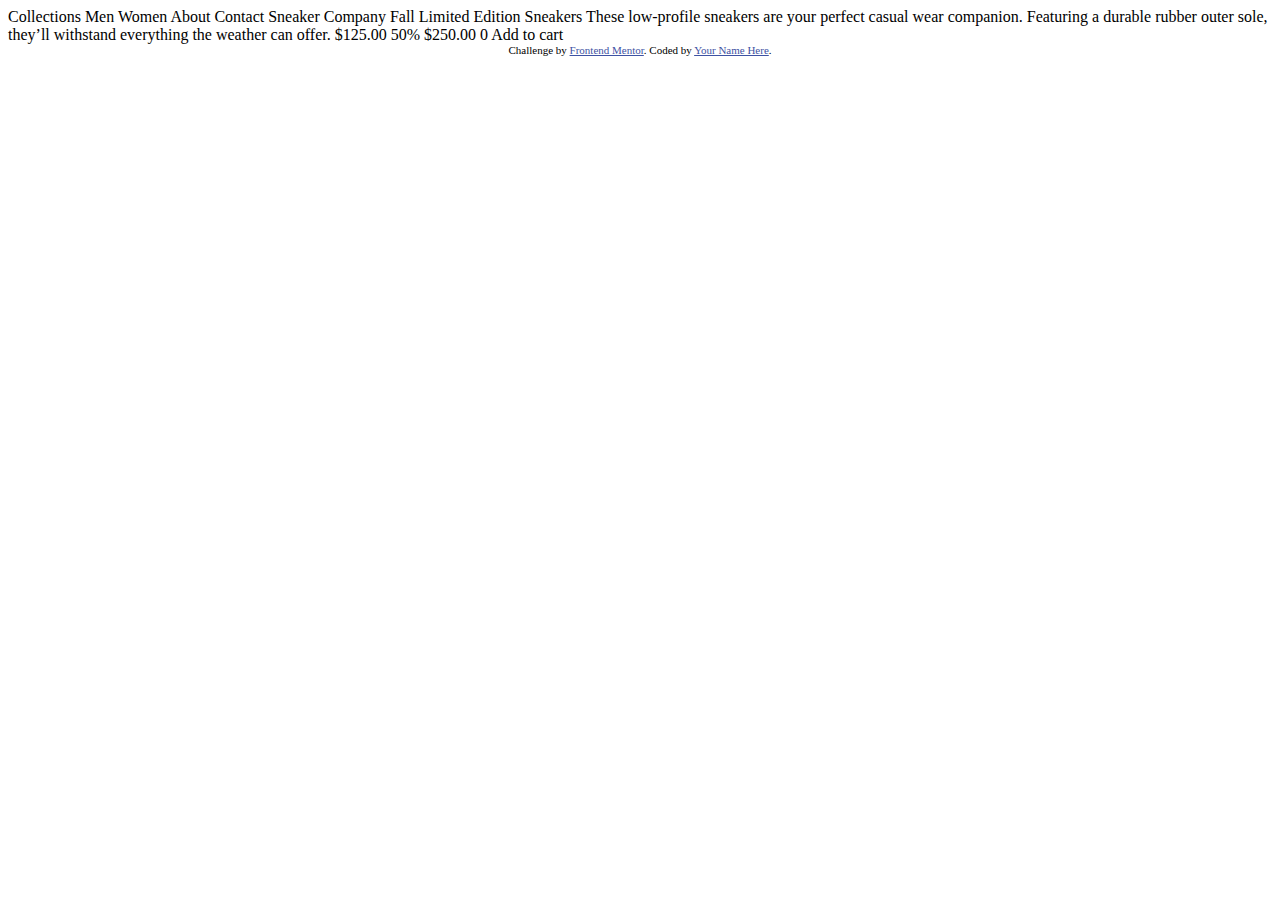
==== e-commerce-page/index.html @ 7e867bc5 "e-commerce init" ====
<!DOCTYPE html>
<html lang="en">
<head>
  <meta charset="UTF-8">
  <meta name="viewport" content="width=device-width, initial-scale=1.0"> <!-- displays site properly based on user's device -->

  <link rel="icon" type="image/png" sizes="32x32" href="./images/favicon-32x32.png">
  
  <title>Frontend Mentor | E-commerce product page</title>

  <!-- Feel free to remove these styles or customise in your own stylesheet 👍 -->
  <style>
    .attribution { font-size: 11px; text-align: center; }
    .attribution a { color: hsl(228, 45%, 44%); }
  </style>
</head>
<body>

  Collections
  Men
  Women
  About
  Contact

  Sneaker Company

  Fall Limited Edition Sneakers

  These low-profile sneakers are your perfect casual wear companion. Featuring a 
  durable rubber outer sole, they’ll withstand everything the weather can offer.

  $125.00
  50%
  $250.00

  0
  Add to cart
  
  <div class="attribution">
    Challenge by <a href="https://www.frontendmentor.io?ref=challenge" target="_blank">Frontend Mentor</a>. 
    Coded by <a href="#">Your Name Here</a>.
  </div>
</body>
</html>
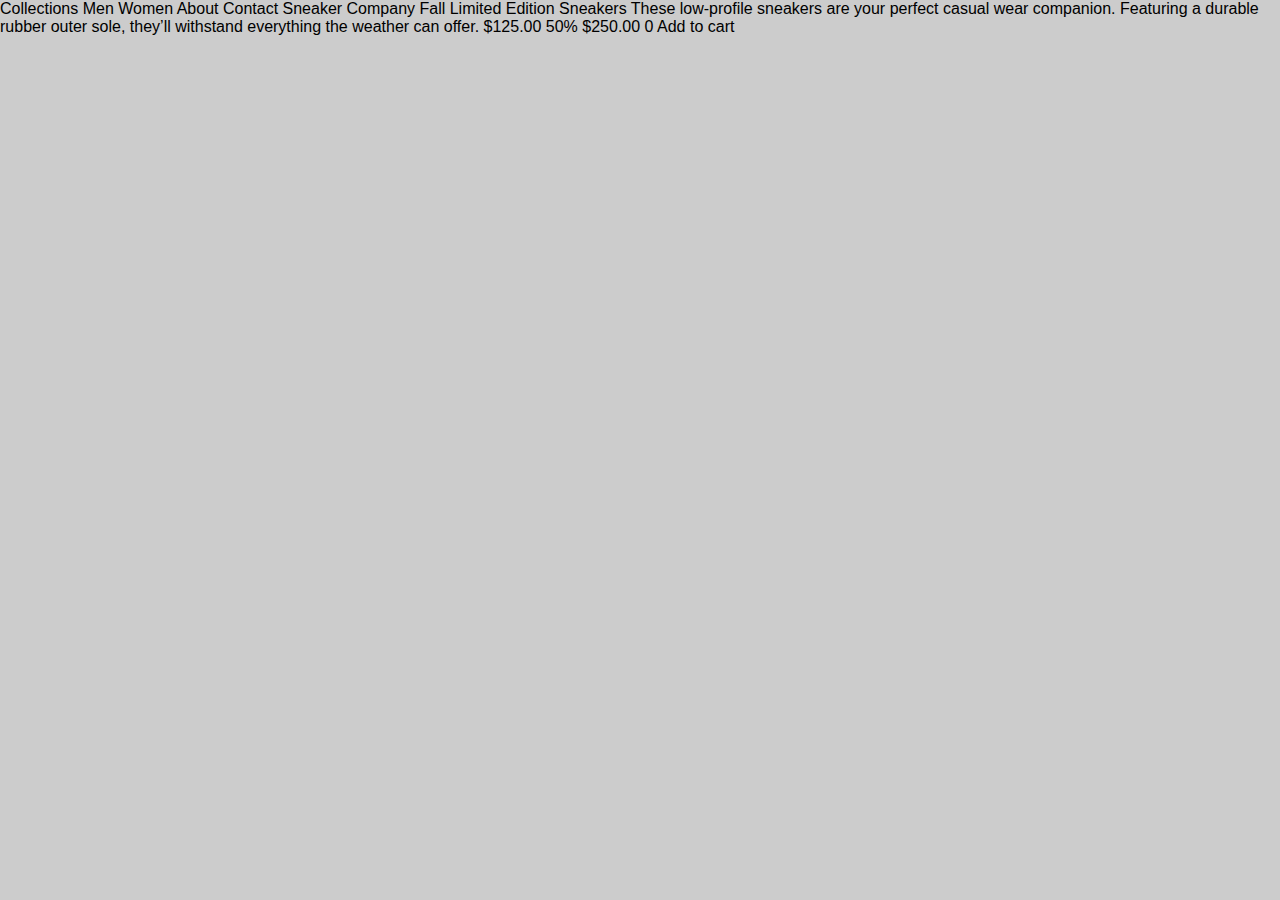
==== commit af4245e8: "e-commerce - initiate sass" ====
--- a/e-commerce-page/index.html
+++ b/e-commerce-page/index.html
@@ -7,12 +7,7 @@
   <link rel="icon" type="image/png" sizes="32x32" href="./images/favicon-32x32.png">
   
   <title>Frontend Mentor | E-commerce product page</title>
-
-  <!-- Feel free to remove these styles or customise in your own stylesheet 👍 -->
-  <style>
-    .attribution { font-size: 11px; text-align: center; }
-    .attribution a { color: hsl(228, 45%, 44%); }
-  </style>
+  <link rel="stylesheet" href="style.css">
 </head>
 <body>
 
@@ -35,10 +30,6 @@
 
   0
   Add to cart
-  
-  <div class="attribution">
-    Challenge by <a href="https://www.frontendmentor.io?ref=challenge" target="_blank">Frontend Mentor</a>. 
-    Coded by <a href="#">Your Name Here</a>.
-  </div>
+  <script src="e-commerce-app.js"></script>
 </body>
 </html>--- a/e-commerce-page/style.css
+++ b/e-commerce-page/style.css
@@ -0,0 +1,12 @@
+@import url("https://fonts.googleapis.com/css2?family=Kumbh+Sans:wght@100..900&family=Unna:ital,wght@0,400;0,700;1,400;1,700&display=swap");
+* {
+  margin: 0;
+  padding: 0;
+}
+
+body {
+  font-family: "Kumbh", sans-serif;
+  background-color: #ccc;
+}
+
+/*# sourceMappingURL=style.css.map */
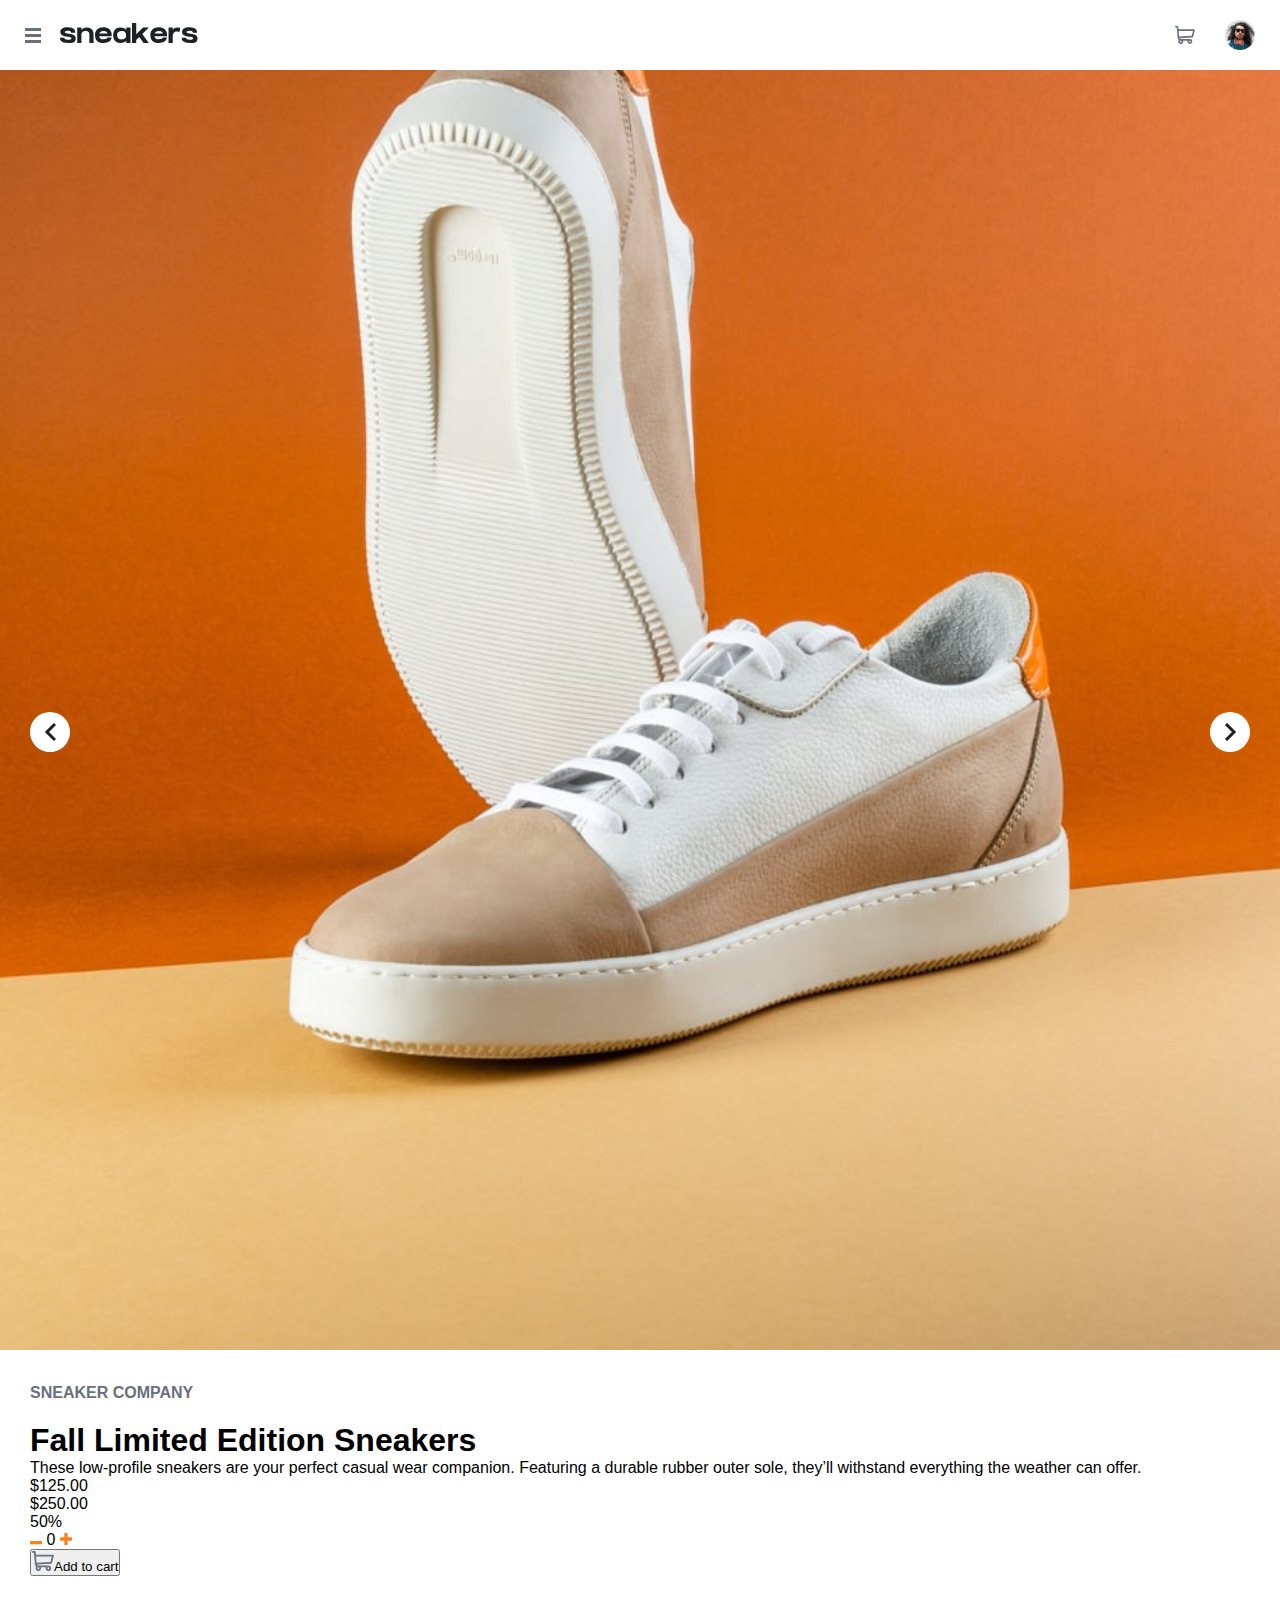
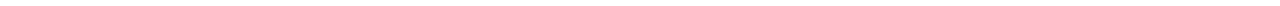
==== commit bfd9a39e: "e-commerce - Mobile Style in progression - Try Mobile first" ====
--- a/e-commerce-page/index.html
+++ b/e-commerce-page/index.html
@@ -10,26 +10,73 @@
   <link rel="stylesheet" href="style.css">
 </head>
 <body>
+  <div class="container">
+    <!-- header section -->
+    <header>
+      <div class="logo-hamburger-section">
+        <img class="hamburger" src="images/icon-menu.svg" alt="">
+        <img class="logo" src="images/logo.svg" alt="">
+      </div>
 
-  Collections
-  Men
-  Women
-  About
-  Contact
+      <nav class="hidden">
+        <img class="btn-close" src="images/icon-close.svg" alt="">
+        <ul class="links-list">
+          <li>Collections</li>
+          <li>Men</li>
+          <li>Women</li>
+          <li>About</li>
+          <li>Contact</li>
+        </ul>
+      </nav>
+  
+      <div class="profile-cart-section">
+        <img class="profile-cart" src="images/icon-cart.svg" alt="">
+        <img class="profile-avatar" src="images/image-avatar.png" alt="">
+      </div>
+    </header>
 
-  Sneaker Company
+    <!-- content section -->
+    <div class="content">
+      <div class="images-section">
+        <div class="main-image-section">
+          <div class="icon-previous-box"><img class="icon-previous" src="images/icon-previous.svg" alt=""></div>
+          <img class="main-image" src="images/image-product-1.jpg" alt="">
+          <div class="icon-next-box"><img class="icon-next" src="images/icon-next.svg" alt=""></div>
+        </div>
+        <ul class="images-list">
+          <li><img src="images/image-product-1-thumbnail.jpg" alt=""></li>
+          <li><img src="images/image-product-2-thumbnail.jpg" alt=""></li>
+          <li><img src="images/image-product-3-thumbnail.jpg" alt=""></li>
+          <li><img src="images/image-product-4-thumbnail.jpg" alt=""></li>
+        </ul>
+      </div>
 
-  Fall Limited Edition Sneakers
+      <div class="information-section">
+        <h2 class="brand-name">SNEAKER COMPANY</h2>
+        <h1 class="item-name">Fall Limited Edition Sneakers</h1>
+        <p class="description">
+          These low-profile sneakers are your perfect casual wear companion. Featuring a 
+          durable rubber outer sole, they’ll withstand everything the weather can offer.
+        </p>
 
-  These low-profile sneakers are your perfect casual wear companion. Featuring a 
-  durable rubber outer sole, they’ll withstand everything the weather can offer.
+        <div class="price-section">
+          <div class="current-price">$125.00</div>
+          <div class="old-price">$250.00</div>
+          <div class="promotion">50%</div>
+        </div>
 
-  $125.00
-  50%
-  $250.00
+        <div class="buttons-section">
+          <div class="amount-items">
+            <img src="images/icon-minus.svg" alt="">
+            <span>0</span>
+            <img src="images/icon-plus.svg" alt="">
+          </div>
+          <button type="button"><img src="images/icon-cart.svg" alt="">Add to cart</button>
+        </div>
+      </div>
+    </div>
 
-  0
-  Add to cart
+  </div>
   <script src="e-commerce-app.js"></script>
 </body>
 </html>--- a/e-commerce-page/style.css
+++ b/e-commerce-page/style.css
@@ -1,4 +1,14 @@
 @import url("https://fonts.googleapis.com/css2?family=Kumbh+Sans:wght@100..900&family=Unna:ital,wght@0,400;0,700;1,400;1,700&display=swap");
+.icon-next-box, .icon-previous-box {
+  display: flex;
+  justify-content: center;
+  align-items: center;
+}
+
+.icon-next-box, .icon-previous-box, .btn-close {
+  transition: all 0.2s;
+}
+
 * {
   margin: 0;
   padding: 0;
@@ -6,7 +16,142 @@
 
 body {
   font-family: "Kumbh", sans-serif;
-  background-color: #ccc;
+  background-color: hsl(0, 0%, 100%);
+}
+
+/* ------------------------------ MOBILE STYLE ------------------------------ */
+/* ------------------------------ HEADER --------------- */
+header {
+  display: flex;
+  justify-content: space-between;
+  align-items: center;
+  padding: 20px 25px;
+}
+
+/* --------------- NAV LINK --------------- */
+nav {
+  position: absolute;
+  left: 0;
+  top: 0;
+  height: 100vh;
+  width: 100%;
+  background-color: rgba(0, 0, 0, 0.75);
+}
+
+.btn-close {
+  position: absolute;
+  top: 30px;
+  left: 30px;
+  z-index: 2;
+}
+
+.links-list {
+  position: absolute;
+  left: 0;
+  top: 0;
+  height: 100vh;
+  width: 70%;
+  padding: 80px 0px 0px 30px;
+  background-color: white;
+  z-index: 1;
+}
+
+.links-list li {
+  margin-top: 25px;
+  font-weight: 700;
+  list-style: none;
+}
+
+.logo {
+  margin-left: 15px;
+}
+
+/* --------------- PROFILE & CART SECTION --------------- */
+.profile-cart-section {
+  display: flex;
+  justify-content: space-between;
+  align-items: center;
+  width: 80px;
+}
+
+.profile-cart {
+  width: 25%;
+}
+
+.profile-avatar {
+  width: 30px;
+}
+
+/* ------------------------------ CONTENT SECTION --------------- */
+/* --------------- IMAGE SECTION --------------- */
+.main-image-section {
+  position: relative;
+}
+
+.main-image {
+  width: 100%;
+}
+
+.icon-previous-box {
+  position: absolute;
+  top: 50%;
+  left: 30px;
+  background-color: white;
+  width: 40px;
+  height: 40px;
+  border-radius: 50%;
+}
+
+.icon-next-box {
+  position: absolute;
+  top: 50%;
+  right: 30px;
+  background-color: white;
+  width: 40px;
+  height: 40px;
+  border-radius: 50%;
+}
+
+.images-list {
+  display: none;
+}
+
+/* --------------- INFORMATION SECTION --------------- */
+.information-section {
+  padding: 30px;
+}
+
+.brand-name {
+  color: hsl(219, 9%, 45%);
+  font-size: 16px;
+}
+
+.item-name {
+  margin-top: 20px;
+}
+
+/* --------------- HOVER --------------- */
+.logo:hover, .hamburger:hover, .profile-cart:hover,
+.profile-avatar:hover, .btn-close:hover, .links-list li:hover,
+.icon-next-box:hover, .icon-previous-box:hover {
+  cursor: pointer;
+}
+
+.btn-close:hover, .icon-next-box:hover, .icon-previous-box:hover {
+  transform: scale(1.2);
+}
+
+.links-list li:hover {
+  text-decoration: underline;
+}
+
+.profile-avatar:hover {
+  filter: drop-shadow(0 2px 5px hsl(26, 100%, 55%));
+}
+
+/* --------------- */
+.hidden {
+  display: none;
 }
 
 /*# sourceMappingURL=style.css.map */
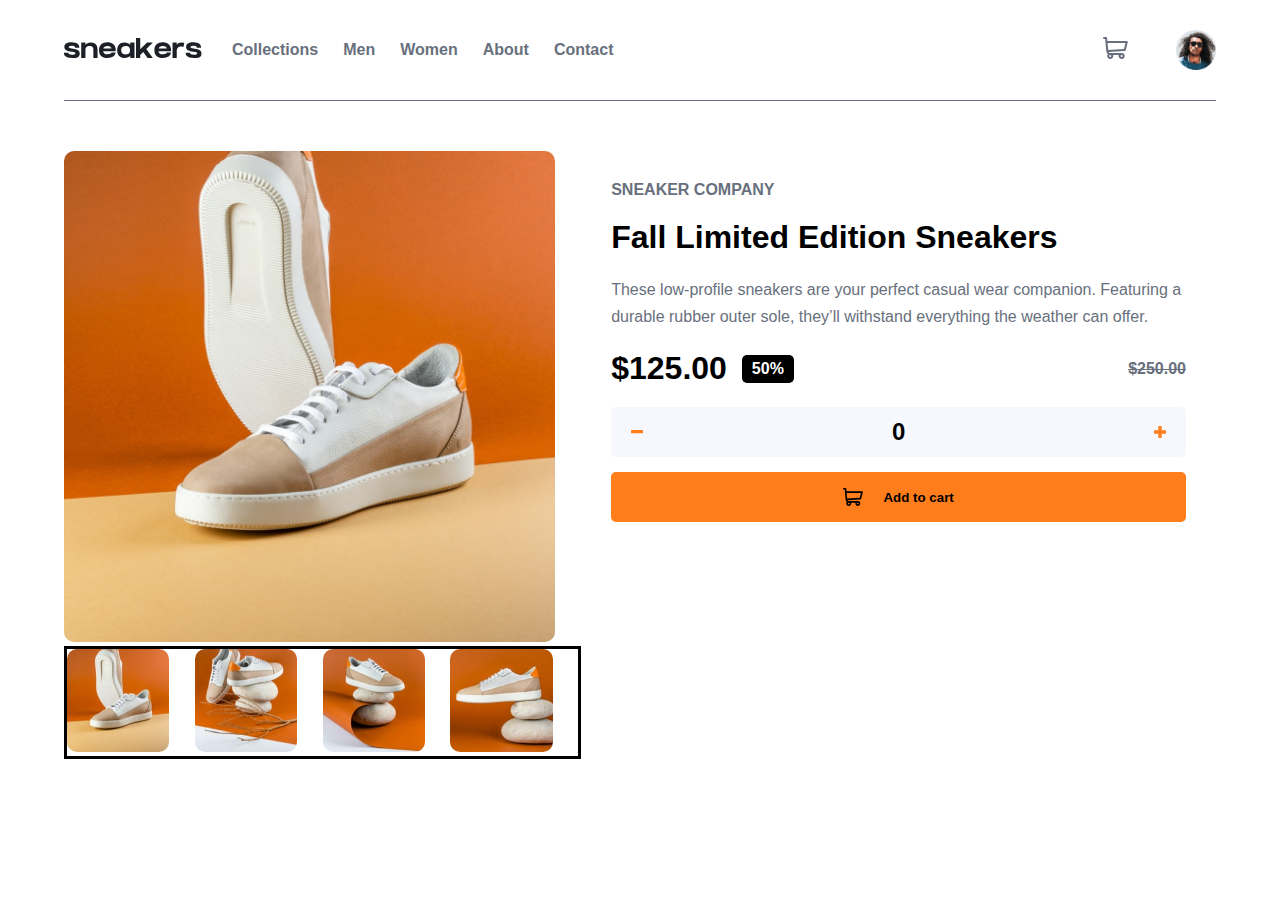
==== commit 230e887c: "e-commerce - Mobile Style done, Desktop Style in progress" ====
--- a/e-commerce-page/index.html
+++ b/e-commerce-page/index.html
@@ -17,8 +17,8 @@
         <img class="hamburger" src="images/icon-menu.svg" alt="">
         <img class="logo" src="images/logo.svg" alt="">
       </div>
-
-      <nav class="hidden">
+      <!-- nav links -->
+      <nav class="">
         <img class="btn-close" src="images/icon-close.svg" alt="">
         <ul class="links-list">
           <li>Collections</li>
@@ -30,9 +30,34 @@
       </nav>
   
       <div class="profile-cart-section">
-        <img class="profile-cart" src="images/icon-cart.svg" alt="">
+        <div class="profile-cart">
+          <img src="images/icon-cart.svg" alt="">
+          <span class="number-item-on-cart-icon"></span>
+        </div>
         <img class="profile-avatar" src="images/image-avatar.png" alt="">
+        <!-- modal cart -->
+        <div class="modal-cart hidden">
+          <div class="modal-cart-header">
+            <span>Cart</span>
+          </div>
+          <div class="modal-cart-items-list">
+            <div class="modal-cart-item">
+              <img class="cart-item-img" src="images/image-product-1-thumbnail.jpg" alt="">
+              <div class="cart-item-information">
+                <div class="cart-item-information-name">
+                  Fall Limited Edition Sneakers
+                </div>
+                <div class="cart-item-information-price">
+                  $125.00 x <span class="number-item-cart">3</span> <span class="total-price-cart">$375.00</span>
+                </div>
+              </div>
+              <img class="icon-delete-cart" src="images/icon-delete.svg" alt="">
+            </div>
+            <button type="button">Checkout</button>
+          </div>
+        </div>
       </div>
+      
     </header>
 
     <!-- content section -->
@@ -60,16 +85,18 @@
         </p>
 
         <div class="price-section">
-          <div class="current-price">$125.00</div>
+          <div class="current-price-information">
+            <div class="current-price">$125.00</div>
+            <div class="promotion">50%</div>
+          </div>
           <div class="old-price">$250.00</div>
-          <div class="promotion">50%</div>
         </div>
 
         <div class="buttons-section">
           <div class="amount-items">
-            <img src="images/icon-minus.svg" alt="">
+            <img class="icon-minus" src="images/icon-minus.svg" alt="">
             <span>0</span>
-            <img src="images/icon-plus.svg" alt="">
+            <img class="icon-plus" src="images/icon-plus.svg" alt="">
           </div>
           <button type="button"><img src="images/icon-cart.svg" alt="">Add to cart</button>
         </div>
--- a/e-commerce-page/style.css
+++ b/e-commerce-page/style.css
@@ -1,5 +1,5 @@
 @import url("https://fonts.googleapis.com/css2?family=Kumbh+Sans:wght@100..900&family=Unna:ital,wght@0,400;0,700;1,400;1,700&display=swap");
-.icon-next-box, .icon-previous-box {
+.icon-next-box, .icon-previous-box, .profile-cart span {
   display: flex;
   justify-content: center;
   align-items: center;
@@ -36,13 +36,14 @@
   height: 100vh;
   width: 100%;
   background-color: rgba(0, 0, 0, 0.75);
+  z-index: 1;
 }
 
 .btn-close {
   position: absolute;
   top: 30px;
   left: 30px;
-  z-index: 2;
+  z-index: 3;
 }
 
 .links-list {
@@ -53,7 +54,7 @@
   width: 70%;
   padding: 80px 0px 0px 30px;
   background-color: white;
-  z-index: 1;
+  z-index: 2;
 }
 
 .links-list li {
@@ -72,14 +73,92 @@
   justify-content: space-between;
   align-items: center;
   width: 80px;
+  position: relative;
 }
 
 .profile-cart {
   width: 25%;
+  position: relative;
+}
+
+.profile-cart span {
+  position: absolute;
+  top: -5px;
+  right: -5px;
+  font-size: 0.7em;
+  width: 15px;
+  border-radius: 5px;
+  background-color: hsl(26, 100%, 55%);
+  color: white;
 }
 
 .profile-avatar {
   width: 30px;
+}
+
+/* --------------- CART MODAL --------------- */
+.modal-cart {
+  position: absolute;
+  right: -5px;
+  bottom: -350px;
+  height: 300px;
+  width: 92vw;
+  border-radius: 5px;
+  background-color: white;
+  overflow: scroll;
+  z-index: 4;
+}
+
+.modal-cart-header {
+  border-bottom: 1px solid hsl(219, 9%, 45%);
+  width: 100%;
+  height: 60px;
+  display: flex;
+  align-items: center;
+}
+
+.modal-cart-header span {
+  margin-left: 20px;
+  font-weight: 700;
+}
+
+.modal-cart-items-list {
+  width: 90%;
+  padding: 20px;
+}
+
+.modal-cart-item {
+  display: flex;
+  justify-content: space-between;
+  align-items: center;
+}
+
+.cart-item-img {
+  width: 50px;
+  border-radius: 5px;
+}
+
+.cart-item-information {
+  display: flex;
+  flex-direction: column;
+  padding-left: 20px;
+  width: 100%;
+  height: 50px;
+  color: hsl(219, 9%, 45%);
+}
+
+.cart-item-information-price {
+  margin-top: 10px;
+}
+
+.total-price-cart {
+  color: black;
+  font-weight: 700;
+  margin-left: 10px;
+}
+
+.modal-cart-items-list button {
+  margin-top: 25px;
 }
 
 /* ------------------------------ CONTENT SECTION --------------- */
@@ -130,15 +209,105 @@
   margin-top: 20px;
 }
 
+.description {
+  color: hsl(219, 9%, 45%);
+  margin-top: 20px;
+  line-height: 1.7em;
+}
+
+/* --------------- PRICE SECTION --------------- */
+.price-section {
+  display: flex;
+  justify-content: space-between;
+  align-items: center;
+  margin-top: 20px;
+  font-weight: 700;
+}
+
+.current-price-information {
+  display: flex;
+  justify-content: space-between;
+  align-items: center;
+}
+
+.current-price {
+  font-size: 2em;
+}
+
+.promotion {
+  margin-left: 15px;
+  color: white;
+  background-color: black;
+  border-radius: 5px;
+  padding: 5px 10px;
+}
+
+.old-price {
+  color: hsl(219, 9%, 45%);
+  text-decoration: line-through;
+}
+
+/* --------------- BUTTONS SECTION --------------- */
+.buttons-section {
+  margin-top: 20px;
+}
+
+.amount-items {
+  display: flex;
+  justify-content: space-between;
+  align-items: center;
+  width: 100%;
+  height: 50px;
+  border-radius: 5px;
+  background-color: hsl(223, 64%, 98%);
+}
+
+.icon-minus {
+  margin-left: 20px;
+}
+
+.amount-items span {
+  font-weight: 700;
+  font-size: 1.5em;
+}
+
+.icon-plus {
+  margin-right: 20px;
+}
+
+button {
+  width: 100%;
+  height: 50px;
+  border: none;
+  border-radius: 5px;
+  margin-top: 15px;
+  font-weight: 700;
+  display: flex;
+  justify-content: center;
+  align-items: center;
+  background-color: hsl(26, 100%, 55%);
+}
+
+button img {
+  margin-right: 20px;
+  width: 20px;
+  filter: invert(0%) sepia(0%) saturate(7500%) hue-rotate(190deg) brightness(0%) contrast(107%);
+}
+
 /* --------------- HOVER --------------- */
 .logo:hover, .hamburger:hover, .profile-cart:hover,
 .profile-avatar:hover, .btn-close:hover, .links-list li:hover,
-.icon-next-box:hover, .icon-previous-box:hover {
+.icon-next-box:hover, .icon-previous-box:hover, .icon-minus:hover,
+.icon-plus:hover, button:hover, .icon-delete-cart:hover {
   cursor: pointer;
 }
 
-.btn-close:hover, .icon-next-box:hover, .icon-previous-box:hover {
+.btn-close:hover {
   transform: scale(1.2);
+}
+
+.icon-next-box:hover .icon-next, .icon-previous-box:hover .icon-previous {
+  filter: invert(57%) sepia(16%) saturate(4180%) hue-rotate(346deg) brightness(101%) contrast(102%);
 }
 
 .links-list li:hover {
@@ -147,6 +316,10 @@
 
 .profile-avatar:hover {
   filter: drop-shadow(0 2px 5px hsl(26, 100%, 55%));
+}
+
+button:hover {
+  background-color: hsl(25, 100%, 68%);
 }
 
 /* --------------- */
@@ -154,4 +327,109 @@
   display: none;
 }
 
+/* ------------------------------ DESKTOP STYLE ------------------------------ */
+@media only screen and (min-width: 768px) {
+  /* --------------- NAV LINK --------------- */
+  .container {
+    width: 90%;
+    margin: auto;
+  }
+  header {
+    padding: 0;
+    display: flex;
+    align-items: center;
+    height: 100px;
+    border-bottom: 1px solid hsl(219, 9%, 45%);
+  }
+  .logo {
+    margin-left: 0px;
+  }
+  .hamburger {
+    display: none;
+  }
+  nav {
+    position: static;
+    height: 100%;
+    margin-left: 30px;
+    background-color: transparent;
+    z-index: 1;
+  }
+  .btn-close {
+    display: none;
+  }
+  .links-list {
+    position: static;
+    display: flex;
+    align-items: center;
+    gap: 25px;
+    height: 100%;
+    padding: 0px;
+    background-color: transparent;
+    z-index: 2;
+  }
+  .links-list li {
+    margin-top: 0px;
+    font-weight: 700;
+    list-style: none;
+    margin-top: 41px;
+    padding-bottom: 41px;
+    color: hsl(219, 9%, 45%);
+    position: relative;
+  }
+  .links-list li:hover {
+    text-decoration: none;
+  }
+  .links-list li::after {
+    position: absolute;
+    content: "";
+    bottom: 0;
+    left: 0;
+    width: 100%;
+    height: 0px;
+    background-color: hsl(26, 100%, 55%);
+    transition: all 0.2s;
+  }
+  .links-list li:hover::after {
+    height: 5px;
+  }
+  /* --------------- PROFILE & CART SECTION --------------- */
+  .profile-cart-section {
+    width: 150px;
+  }
+  .profile-cart img {
+    width: 25px;
+  }
+  .profile-avatar {
+    width: 40px;
+  }
+  /* ------------------------------ CONTENT SECTION --------------- */
+  .content {
+    display: flex;
+    margin-top: 50px;
+  }
+  /* --------------- IMAGE SECTION --------------- */
+  .main-image-section {
+    position: relative;
+  }
+  .main-image {
+    width: 95%;
+    border-radius: 10px;
+  }
+  .icon-previous-box, .icon-next-box {
+    display: none;
+  }
+  .images-list {
+    display: flex;
+    justify-content: space-between;
+    border: solid;
+  }
+  .images-list li {
+    list-style: none;
+  }
+  .images-list li img {
+    border-radius: 10px;
+    width: 80%;
+  }
+}
+
 /*# sourceMappingURL=style.css.map */
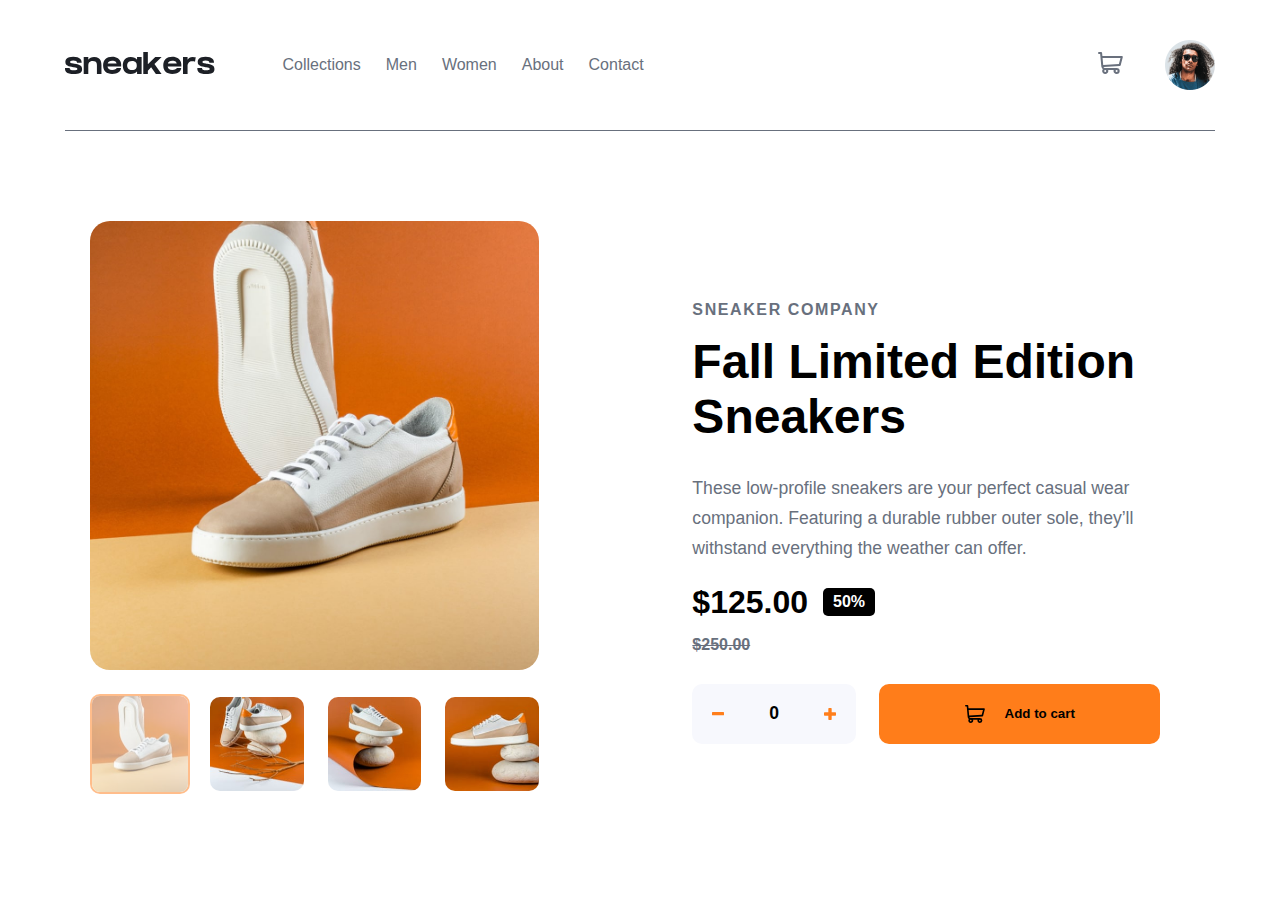
==== commit 412110b5: "e-commerce - Desktop Style done" ====
--- a/e-commerce-page/index.html
+++ b/e-commerce-page/index.html
@@ -69,7 +69,7 @@
           <div class="icon-next-box"><img class="icon-next" src="images/icon-next.svg" alt=""></div>
         </div>
         <ul class="images-list">
-          <li><img src="images/image-product-1-thumbnail.jpg" alt=""></li>
+          <li><img class="focus-image" src="images/image-product-1-thumbnail.jpg" alt=""></li>
           <li><img src="images/image-product-2-thumbnail.jpg" alt=""></li>
           <li><img src="images/image-product-3-thumbnail.jpg" alt=""></li>
           <li><img src="images/image-product-4-thumbnail.jpg" alt=""></li>
--- a/e-commerce-page/style.css
+++ b/e-commerce-page/style.css
@@ -327,22 +327,25 @@
   display: none;
 }
 
+/* --------------------------------------------------------------------------- */
 /* ------------------------------ DESKTOP STYLE ------------------------------ */
 @media only screen and (min-width: 768px) {
   /* --------------- NAV LINK --------------- */
   .container {
     width: 90%;
+    max-width: 1150px;
     margin: auto;
   }
   header {
     padding: 0;
     display: flex;
     align-items: center;
-    height: 100px;
+    height: 130px;
     border-bottom: 1px solid hsl(219, 9%, 45%);
   }
   .logo {
     margin-left: 0px;
+    width: 140%;
   }
   .hamburger {
     display: none;
@@ -364,15 +367,15 @@
     gap: 25px;
     height: 100%;
     padding: 0px;
+    margin-left: 80px;
     background-color: transparent;
     z-index: 2;
   }
   .links-list li {
-    margin-top: 0px;
-    font-weight: 700;
+    font-weight: 400;
     list-style: none;
-    margin-top: 41px;
-    padding-bottom: 41px;
+    margin-top: 57px;
+    padding-bottom: 57px;
     color: hsl(219, 9%, 45%);
     position: relative;
   }
@@ -400,12 +403,14 @@
     width: 25px;
   }
   .profile-avatar {
-    width: 40px;
+    width: 50px;
   }
   /* ------------------------------ CONTENT SECTION --------------- */
   .content {
     display: flex;
-    margin-top: 50px;
+    margin: 90px auto 0 auto;
+    width: 100%;
+    max-width: 1100px;
   }
   /* --------------- IMAGE SECTION --------------- */
   .main-image-section {
@@ -413,7 +418,7 @@
   }
   .main-image {
     width: 95%;
-    border-radius: 10px;
+    border-radius: 20px;
   }
   .icon-previous-box, .icon-next-box {
     display: none;
@@ -421,7 +426,8 @@
   .images-list {
     display: flex;
     justify-content: space-between;
-    border: solid;
+    align-items: center;
+    margin-top: 20px;
   }
   .images-list li {
     list-style: none;
@@ -430,6 +436,73 @@
     border-radius: 10px;
     width: 80%;
   }
+  .focus-image {
+    border: 2px solid hsl(26, 100%, 55%);
+    opacity: 0.5;
+  }
+  .images-list li img:hover {
+    cursor: pointer;
+    border: 2px solid hsl(26, 100%, 55%);
+    opacity: 0.5;
+  }
+  /* --------------- INFORMATION SECTION --------------- */
+  .information-section {
+    width: 90%;
+    margin: 50px 0 0 100px;
+  }
+  .brand-name {
+    font-size: 1em;
+    letter-spacing: 0.1em;
+  }
+  .item-name {
+    margin-top: 15px;
+    font-size: 3em;
+  }
+  .description {
+    font-size: 1.1em;
+    margin-top: 30px;
+  }
+  /* --------------- PRICE SECTION --------------- */
+  .price-section {
+    display: flex;
+    align-items: flex-start;
+    flex-direction: column;
+  }
+  .old-price {
+    margin-top: 15px;
+  }
+  /* --------------- BUTTONS SECTION --------------- */
+  .buttons-section {
+    display: flex;
+    align-items: center;
+    justify-content: space-between;
+    margin-top: 30px;
+  }
+  .amount-items {
+    width: 35%;
+    height: 50px;
+    border-radius: 5px;
+    height: 60px;
+    border-radius: 10px;
+  }
+  .icon-minus {
+    margin-left: 20px;
+  }
+  .amount-items span {
+    font-size: 1.1em;
+  }
+  .icon-plus {
+    margin-right: 20px;
+  }
+  button {
+    width: 60%;
+    height: 60px;
+    margin-top: 0px;
+    border-radius: 10px;
+  }
+  button img {
+    width: 20px;
+  }
 }
 
 /*# sourceMappingURL=style.css.map */
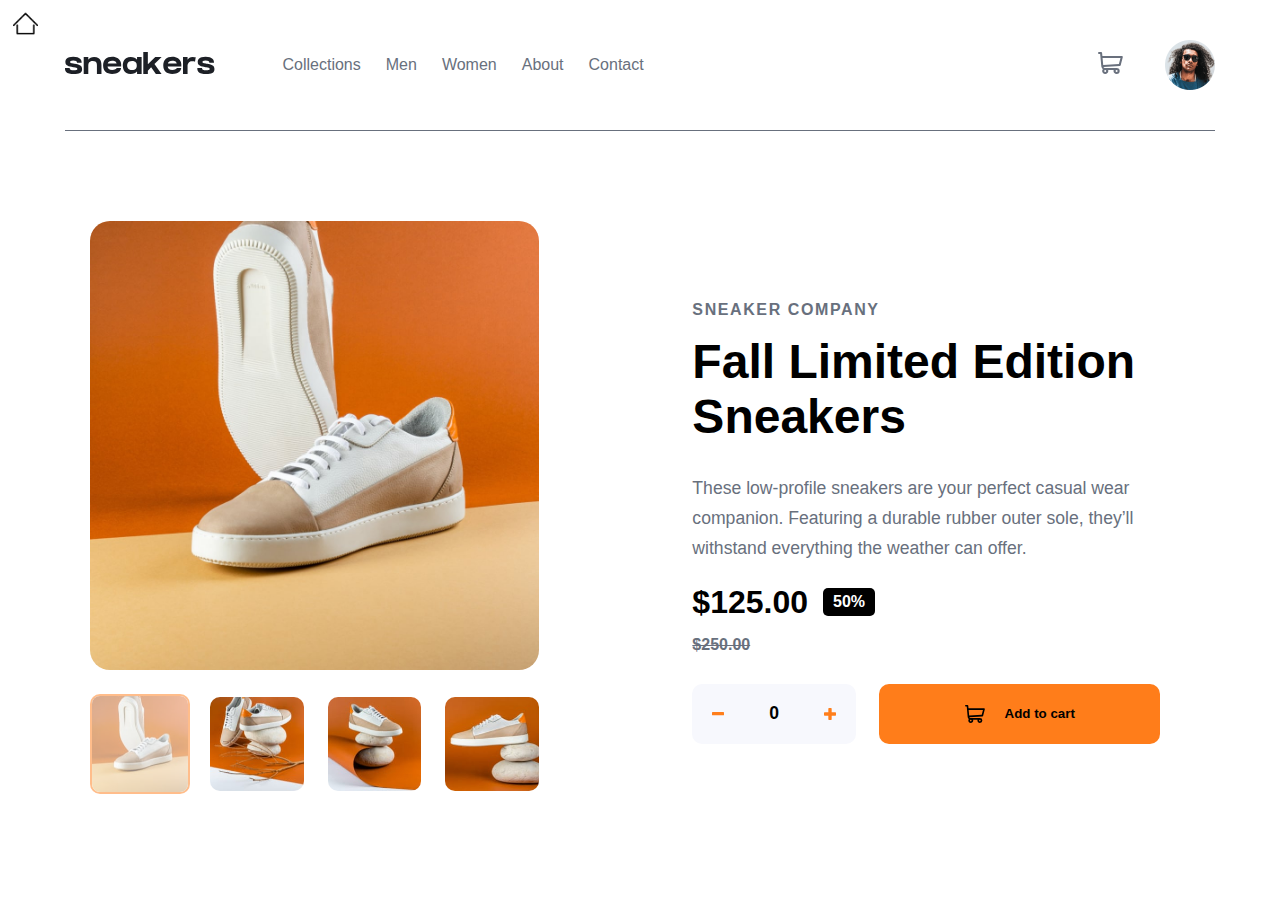
==== commit 1d6beddd: "e-commerce - add the back to home button" ====
--- a/e-commerce-page/index.html
+++ b/e-commerce-page/index.html
@@ -10,6 +10,12 @@
   <link rel="stylesheet" href="style.css">
 </head>
 <body>
+  <!-- Button to go back home -->
+  <div class="back-home">
+    <a href="../index.html">
+        <img src="../images/icon/accueil.png" alt="Home icon">
+    </a>
+  </div>
   <div class="container">
     <!-- header section -->
     <header>
@@ -31,7 +37,7 @@
   
       <div class="profile-cart-section">
         <div class="profile-cart">
-          <img src="images/icon-cart.svg" alt="">
+          <img class="profile-cart-icon" src="images/icon-cart.svg" alt="">
           <span class="number-item-on-cart-icon"></span>
         </div>
         <img class="profile-avatar" src="images/image-avatar.png" alt="">
@@ -41,19 +47,10 @@
             <span>Cart</span>
           </div>
           <div class="modal-cart-items-list">
-            <div class="modal-cart-item">
-              <img class="cart-item-img" src="images/image-product-1-thumbnail.jpg" alt="">
-              <div class="cart-item-information">
-                <div class="cart-item-information-name">
-                  Fall Limited Edition Sneakers
-                </div>
-                <div class="cart-item-information-price">
-                  $125.00 x <span class="number-item-cart">3</span> <span class="total-price-cart">$375.00</span>
-                </div>
-              </div>
-              <img class="icon-delete-cart" src="images/icon-delete.svg" alt="">
-            </div>
-            <button type="button">Checkout</button>
+            
+          <!--
+            generate from JS when adding items to cart
+          -->
           </div>
         </div>
       </div>
@@ -69,14 +66,14 @@
           <div class="icon-next-box"><img class="icon-next" src="images/icon-next.svg" alt=""></div>
         </div>
         <ul class="images-list">
-          <li><img class="focus-image" src="images/image-product-1-thumbnail.jpg" alt=""></li>
-          <li><img src="images/image-product-2-thumbnail.jpg" alt=""></li>
-          <li><img src="images/image-product-3-thumbnail.jpg" alt=""></li>
-          <li><img src="images/image-product-4-thumbnail.jpg" alt=""></li>
+          <li><img data-id="1" class="focus-image" src="images/image-product-1-thumbnail.jpg" alt=""></li>
+          <li><img data-id="2" src="images/image-product-2-thumbnail.jpg" alt=""></li>
+          <li><img data-id="3" src="images/image-product-3-thumbnail.jpg" alt=""></li>
+          <li><img data-id="4" src="images/image-product-4-thumbnail.jpg" alt=""></li>
         </ul>
       </div>
 
-      <div class="information-section">
+      <div data-id="01234" class="information-section">
         <h2 class="brand-name">SNEAKER COMPANY</h2>
         <h1 class="item-name">Fall Limited Edition Sneakers</h1>
         <p class="description">
@@ -98,7 +95,7 @@
             <span>0</span>
             <img class="icon-plus" src="images/icon-plus.svg" alt="">
           </div>
-          <button type="button"><img src="images/icon-cart.svg" alt="">Add to cart</button>
+          <button class="add-btn" type="button"><img src="images/icon-cart.svg" alt="">Add to cart</button>
         </div>
       </div>
     </div>
--- a/e-commerce-page/style.css
+++ b/e-commerce-page/style.css
@@ -1,5 +1,5 @@
 @import url("https://fonts.googleapis.com/css2?family=Kumbh+Sans:wght@100..900&family=Unna:ital,wght@0,400;0,700;1,400;1,700&display=swap");
-.icon-next-box, .icon-previous-box, .profile-cart span {
+.icon-next-box, .icon-previous-box, .modal-cart-no-item, .profile-cart span {
   display: flex;
   justify-content: center;
   align-items: center;
@@ -17,6 +17,30 @@
 body {
   font-family: "Kumbh", sans-serif;
   background-color: hsl(0, 0%, 100%);
+}
+
+/* Button to go bak home */
+.back-home {
+  position: absolute;
+  top: 70px;
+  right: 20px;
+  background-color: white;
+  width: 40px;
+  height: 40px;
+  border-radius: 50%;
+  display: flex;
+  justify-content: center;
+  align-items: center;
+  z-index: 1;
+}
+
+.back-home:hover a img {
+  width: 30px;
+}
+
+.back-home a img {
+  width: 25px;
+  transition: all 0.2s;
 }
 
 /* ------------------------------ MOBILE STYLE ------------------------------ */
@@ -161,6 +185,12 @@
   margin-top: 25px;
 }
 
+.modal-cart-no-item {
+  width: 100%;
+  height: 180px;
+  color: hsl(219, 9%, 45%);
+}
+
 /* ------------------------------ CONTENT SECTION --------------- */
 /* --------------- IMAGE SECTION --------------- */
 .main-image-section {
@@ -302,16 +332,16 @@
   cursor: pointer;
 }
 
-.btn-close:hover {
-  transform: scale(1.2);
-}
-
-.icon-next-box:hover .icon-next, .icon-previous-box:hover .icon-previous {
+.icon-next-box:hover .icon-next, .icon-previous-box:hover .icon-previous, .btn-close:hover {
   filter: invert(57%) sepia(16%) saturate(4180%) hue-rotate(346deg) brightness(101%) contrast(102%);
 }
 
 .links-list li:hover {
   text-decoration: underline;
+}
+
+.links-list li:active {
+  color: hsl(26, 100%, 55%);
 }
 
 .profile-avatar:hover {
@@ -330,6 +360,11 @@
 /* --------------------------------------------------------------------------- */
 /* ------------------------------ DESKTOP STYLE ------------------------------ */
 @media only screen and (min-width: 768px) {
+  /* Button to go bak home */
+  .back-home {
+    top: 5px;
+    left: 5px;
+  }
   /* --------------- NAV LINK --------------- */
   .container {
     width: 90%;
@@ -405,7 +440,19 @@
   .profile-avatar {
     width: 50px;
   }
-  /* ------------------------------ CONTENT SECTION --------------- */
+  /* --------------- CART MODAL --------------- */
+  .modal-cart {
+    right: -25px;
+    bottom: -310px;
+    width: 400px;
+    border-radius: 10px;
+    box-shadow: 0px 10px 25px -3px rgba(0, 0, 0, 0.1);
+  }
+  .modal-cart-items-list button {
+    width: 100%;
+    height: 50px;
+  }
+  /* ------------------------------ CONTENT SECTION -------------------- */
   .content {
     display: flex;
     margin: 90px auto 0 auto;
